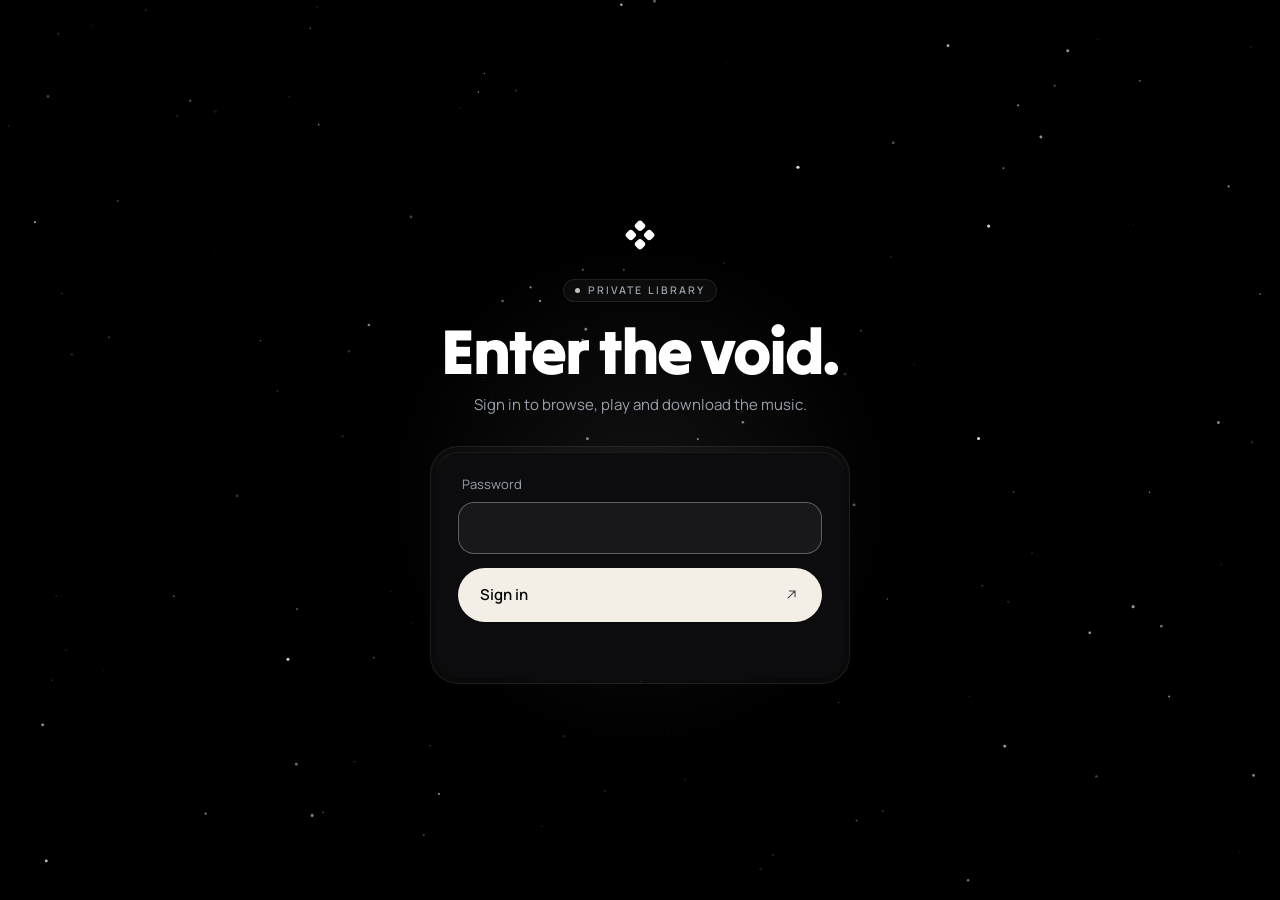
==== static/login.html @ 12b6e4b6 "Music website: private library with void UI, Docker image and Render blueprint Co-Authored-By: Claud" ====
<!doctype html>
<html lang="en">
<head>
<meta charset="utf-8">
<meta name="viewport" content="width=device-width, initial-scale=1, viewport-fit=cover">
<title>Music · enter the void</title>
<link rel="icon" href="/favicon.svg">
<meta name="theme-color" content="#000000">
<link rel="preconnect" href="https://fonts.googleapis.com">
<link rel="preconnect" href="https://fonts.gstatic.com" crossorigin>
<link href="https://fonts.googleapis.com/css2?family=Manrope:wght@400;500;600&family=Tilt+Warp&display=swap" rel="stylesheet">
<style>
  :root { --muted:#9aa1ad; --faint:#5c6370; --line:rgba(255,255,255,.08); --accent:#f3efe6; --spring:cubic-bezier(.32,.72,0,1); --out:cubic-bezier(.22,1,.36,1); color-scheme:dark; }
  * { box-sizing:border-box; }
  html,body { margin:0; }
  body { min-height:100dvh; display:grid; place-items:center; padding:24px 16px; background:#000; color:#fff; font:400 15px/1.55 "Manrope",ui-sans-serif,system-ui,sans-serif; -webkit-font-smoothing:antialiased; overflow:hidden; }
  canvas { position:fixed; inset:0; width:100%; height:100%; pointer-events:none; }
  .glow { position:fixed; left:50%; top:55%; width:720px; height:720px; margin:-360px 0 0 -360px; border-radius:50%; background:radial-gradient(closest-side, rgba(255,255,255,.07), transparent 70%); pointer-events:none; }
  .wrap { position:relative; width:100%; max-width:420px; text-align:center; animation:rise 1.1s var(--out) both; }
  @keyframes rise { from { opacity:0; transform:translateY(40px); filter:blur(10px); } to { opacity:1; transform:none; filter:none; } }
  .mark { display:inline-grid; grid-template-columns:repeat(2,9px); gap:4px; transform:rotate(45deg); margin-bottom:30px; }
  .mark i { width:9px; height:9px; border-radius:3px; background:#fff; }
  .eyebrow { display:inline-flex; align-items:center; gap:8px; padding:6px 12px; border-radius:999px; font:600 10.5px/1 "Manrope",sans-serif; letter-spacing:.2em; text-transform:uppercase; color:var(--muted); background:rgba(255,255,255,.04); box-shadow:inset 0 0 0 1px var(--line); }
  .eyebrow b { width:5px; height:5px; border-radius:50%; background:#f3efe6; opacity:.8; }
  h1 { margin:18px 0 10px; font:400 clamp(44px,11vw,64px)/.98 "Tilt Warp","Arial Rounded MT Bold",sans-serif; letter-spacing:-.035em; }
  p { margin:0 0 30px; color:var(--muted); }
  .bezel { padding:6px; border-radius:28px; background:rgba(255,255,255,.035); box-shadow:inset 0 0 0 1px var(--line); text-align:left; }
  .core { padding:22px; border-radius:22px; background:#0c0c0f; box-shadow:inset 0 1px 0 rgba(255,255,255,.06); }
  label { display:block; font-size:13px; color:var(--muted); margin:0 0 8px 4px; }
  input { width:100%; height:52px; padding:0 18px; border:0; border-radius:16px; background:rgba(255,255,255,.05); box-shadow:inset 0 0 0 1px var(--line); color:#fff; font:500 16px "Manrope",sans-serif; outline:none; transition:box-shadow .4s var(--spring); }
  input:focus { box-shadow:inset 0 0 0 1px rgba(255,255,255,.3); }
  button { margin-top:14px; width:100%; height:54px; display:flex; align-items:center; justify-content:space-between; padding:0 22px; border:0; border-radius:999px; background:var(--accent); color:#0b0b0c; font:600 15px "Manrope",sans-serif; cursor:pointer; transition:transform .6s var(--spring), background .4s var(--spring); }
  button:hover { background:#fff; }
  button:active { transform:scale(.98); }
  .ico { display:grid; place-items:center; opacity:.75; transition:transform .6s var(--spring); }
  button:hover .ico { transform:translateX(2px); }
  svg { width:17px; height:17px; fill:none; stroke:currentColor; stroke-width:1.5; stroke-linecap:round; stroke-linejoin:round; }
  .err { min-height:20px; margin:14px 4px 0; color:#ff8c7a; font-size:13px; text-align:center; }
  @media (prefers-reduced-motion: reduce) { .wrap { animation:none; } }
</style>
</head>
<body>
<canvas id="stars" aria-hidden="true"></canvas>
<div class="glow" aria-hidden="true"></div>
<main class="wrap">
  <span class="mark" aria-hidden="true"><i></i><i></i><i></i><i></i></span><br>
  <span class="eyebrow"><b></b>Private library</span>
  <h1>Enter the void.</h1>
  <p>Sign in to browse, play and download the music.</p>
  <form class="bezel" method="post" action="/login">
    <div class="core">
      <label for="pw">Password</label>
      <input id="pw" name="password" type="password" autocomplete="current-password" autofocus required>
      <button type="submit">Sign in <span class="ico"><svg viewBox="0 0 24 24"><path d="M7 17 17 7M9 7h8v8"/></svg></span></button>
      <div class="err" id="err"></div>
    </div>
  </form>
</main>
<script>
  const e = new URLSearchParams(location.search).get("error");
  if (e) document.getElementById("err").textContent = e === "wait" ? "Too many attempts. Wait five minutes and try again." : "That password didn't match.";
  (function () {
    const c = document.getElementById("stars"), x = c.getContext("2d"), still = matchMedia("(prefers-reduced-motion: reduce)").matches;
    let w, h, s = [];
    function size() { const d = Math.min(devicePixelRatio || 1, 2); w = innerWidth; h = innerHeight; c.width = w * d; c.height = h * d; x.setTransform(d, 0, 0, d, 0, 0);
      s = Array.from({ length: Math.round(w * h / 5200) }, () => ({ x: Math.random() * w, y: Math.random() * h, z: Math.random() ** 2, p: Math.random() * 6.28 })); }
    function draw(t) { x.clearRect(0, 0, w, h);
      for (const o of s) { x.globalAlpha = (.18 + o.z * .7) * (still ? .8 : .55 + .45 * Math.sin(t * .0015 + o.p)); x.fillStyle = "#fff"; x.beginPath(); x.arc(o.x, o.y, .35 + o.z * 1.25, 0, 6.283); x.fill(); if (!still) o.y = (o.y + .015 + o.z * .03) % h; }
      if (!still) requestAnimationFrame(draw); }
    addEventListener("resize", size); size(); requestAnimationFrame(draw);
  })();
</script>
</body>
</html>
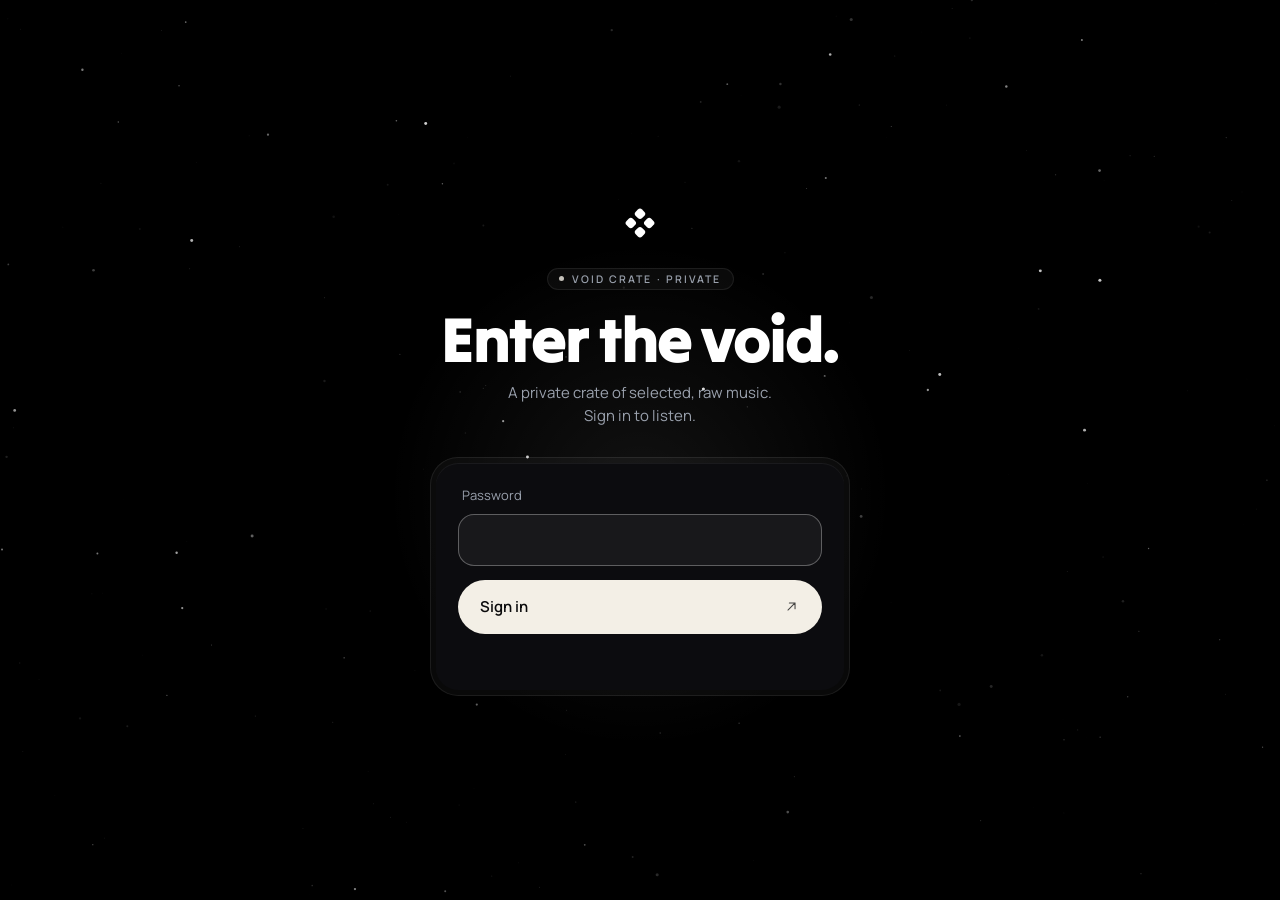
==== commit 887abb81: "Rename to void crate; show real artist on single-track compilations; label duplicate versions; versi" ====
--- a/static/login.html
+++ b/static/login.html
@@ -3,7 +3,7 @@
 <head>
 <meta charset="utf-8">
 <meta name="viewport" content="width=device-width, initial-scale=1, viewport-fit=cover">
-<title>Music · enter the void</title>
+<title>void crate · sign in</title>
 <link rel="icon" href="/favicon.svg">
 <meta name="theme-color" content="#000000">
 <link rel="preconnect" href="https://fonts.googleapis.com">
@@ -44,9 +44,9 @@
 <div class="glow" aria-hidden="true"></div>
 <main class="wrap">
   <span class="mark" aria-hidden="true"><i></i><i></i><i></i><i></i></span><br>
-  <span class="eyebrow"><b></b>Private library</span>
+  <span class="eyebrow"><b></b>void crate · private</span>
   <h1>Enter the void.</h1>
-  <p>Sign in to browse, play and download the music.</p>
+  <p>A private crate of selected, raw music.<br>Sign in to listen.</p>
   <form class="bezel" method="post" action="/login">
     <div class="core">
       <label for="pw">Password</label>
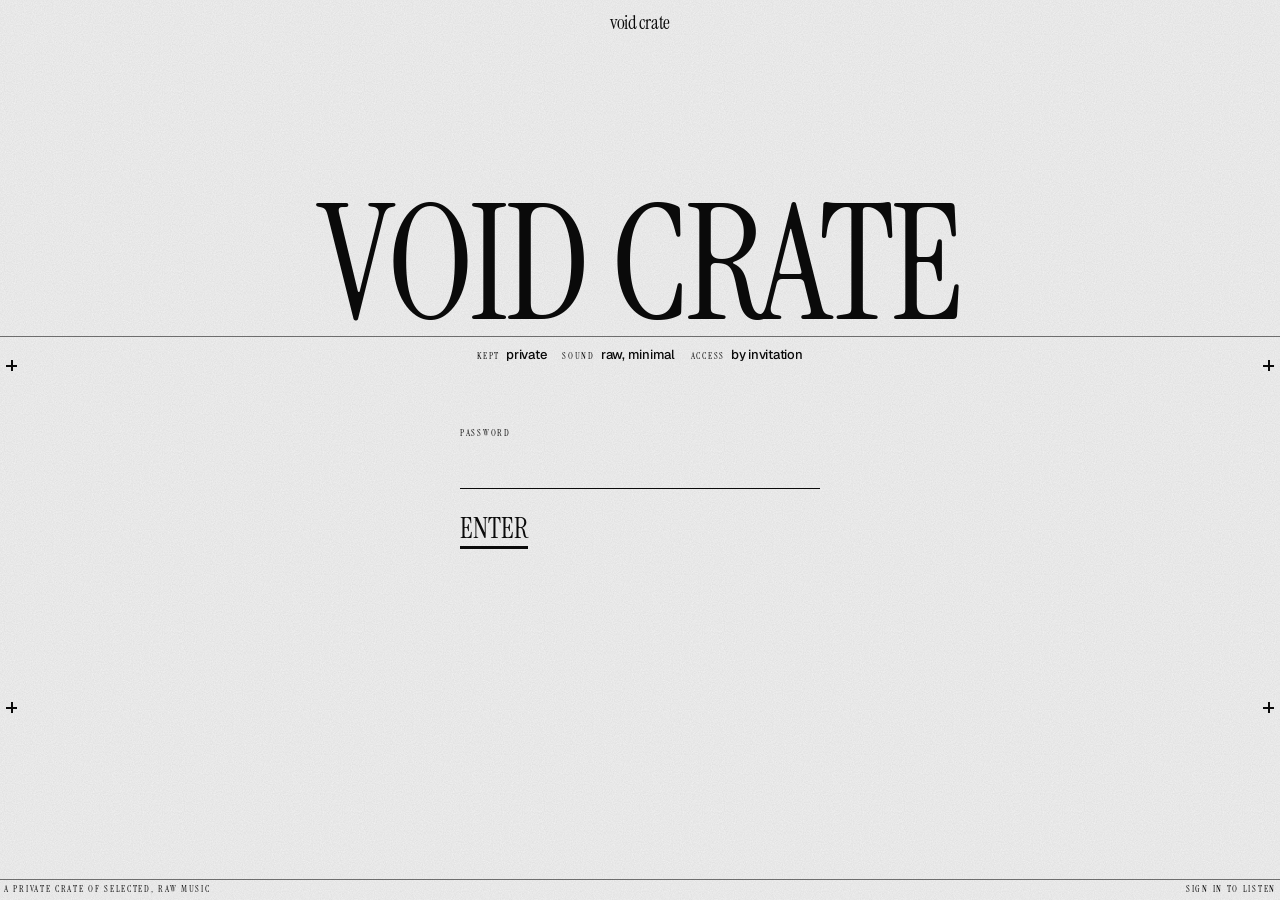
==== commit 10bdbf5d: "Editorial paper & ink theme after A24: serif titles, hairlines, crosshairs, crate index, featured ba" ====
--- a/static/login.html
+++ b/static/login.html
@@ -5,70 +5,58 @@
 <meta name="viewport" content="width=device-width, initial-scale=1, viewport-fit=cover">
 <title>void crate · sign in</title>
 <link rel="icon" href="/favicon.svg">
-<meta name="theme-color" content="#000000">
+<meta name="theme-color" content="#f2f2f2">
 <link rel="preconnect" href="https://fonts.googleapis.com">
 <link rel="preconnect" href="https://fonts.gstatic.com" crossorigin>
-<link href="https://fonts.googleapis.com/css2?family=Manrope:wght@400;500;600&family=Tilt+Warp&display=swap" rel="stylesheet">
+<link href="https://fonts.googleapis.com/css2?family=Geist:wght@400;500&family=Instrument+Serif&display=swap" rel="stylesheet">
 <style>
-  :root { --muted:#9aa1ad; --faint:#5c6370; --line:rgba(255,255,255,.08); --accent:#f3efe6; --spring:cubic-bezier(.32,.72,0,1); --out:cubic-bezier(.22,1,.36,1); color-scheme:dark; }
+  :root { --paper:#f2f2f2; --ink:#0a0a0a; --mute:#6f6c68; --rule-ink:rgba(10,10,10,.55); --spring:cubic-bezier(.32,.72,0,1); --out:cubic-bezier(.22,1,.36,1); color-scheme:light; }
   * { box-sizing:border-box; }
   html,body { margin:0; }
-  body { min-height:100dvh; display:grid; place-items:center; padding:24px 16px; background:#000; color:#fff; font:400 15px/1.55 "Manrope",ui-sans-serif,system-ui,sans-serif; -webkit-font-smoothing:antialiased; overflow:hidden; }
-  canvas { position:fixed; inset:0; width:100%; height:100%; pointer-events:none; }
-  .glow { position:fixed; left:50%; top:55%; width:720px; height:720px; margin:-360px 0 0 -360px; border-radius:50%; background:radial-gradient(closest-side, rgba(255,255,255,.07), transparent 70%); pointer-events:none; }
-  .wrap { position:relative; width:100%; max-width:420px; text-align:center; animation:rise 1.1s var(--out) both; }
-  @keyframes rise { from { opacity:0; transform:translateY(40px); filter:blur(10px); } to { opacity:1; transform:none; filter:none; } }
-  .mark { display:inline-grid; grid-template-columns:repeat(2,9px); gap:4px; transform:rotate(45deg); margin-bottom:30px; }
-  .mark i { width:9px; height:9px; border-radius:3px; background:#fff; }
-  .eyebrow { display:inline-flex; align-items:center; gap:8px; padding:6px 12px; border-radius:999px; font:600 10.5px/1 "Manrope",sans-serif; letter-spacing:.2em; text-transform:uppercase; color:var(--muted); background:rgba(255,255,255,.04); box-shadow:inset 0 0 0 1px var(--line); }
-  .eyebrow b { width:5px; height:5px; border-radius:50%; background:#f3efe6; opacity:.8; }
-  h1 { margin:18px 0 10px; font:400 clamp(44px,11vw,64px)/.98 "Tilt Warp","Arial Rounded MT Bold",sans-serif; letter-spacing:-.035em; }
-  p { margin:0 0 30px; color:var(--muted); }
-  .bezel { padding:6px; border-radius:28px; background:rgba(255,255,255,.035); box-shadow:inset 0 0 0 1px var(--line); text-align:left; }
-  .core { padding:22px; border-radius:22px; background:#0c0c0f; box-shadow:inset 0 1px 0 rgba(255,255,255,.06); }
-  label { display:block; font-size:13px; color:var(--muted); margin:0 0 8px 4px; }
-  input { width:100%; height:52px; padding:0 18px; border:0; border-radius:16px; background:rgba(255,255,255,.05); box-shadow:inset 0 0 0 1px var(--line); color:#fff; font:500 16px "Manrope",sans-serif; outline:none; transition:box-shadow .4s var(--spring); }
-  input:focus { box-shadow:inset 0 0 0 1px rgba(255,255,255,.3); }
-  button { margin-top:14px; width:100%; height:54px; display:flex; align-items:center; justify-content:space-between; padding:0 22px; border:0; border-radius:999px; background:var(--accent); color:#0b0b0c; font:600 15px "Manrope",sans-serif; cursor:pointer; transition:transform .6s var(--spring), background .4s var(--spring); }
-  button:hover { background:#fff; }
-  button:active { transform:scale(.98); }
-  .ico { display:grid; place-items:center; opacity:.75; transition:transform .6s var(--spring); }
-  button:hover .ico { transform:translateX(2px); }
-  svg { width:17px; height:17px; fill:none; stroke:currentColor; stroke-width:1.5; stroke-linecap:round; stroke-linejoin:round; }
-  .err { min-height:20px; margin:14px 4px 0; color:#ff8c7a; font-size:13px; text-align:center; }
-  @media (prefers-reduced-motion: reduce) { .wrap { animation:none; } }
+  body { min-height:100dvh; background:var(--paper); color:var(--ink); font:500 13px/1.45 "Geist",ui-sans-serif,system-ui,sans-serif; letter-spacing:-.02em; -webkit-font-smoothing:antialiased; overflow:hidden; }
+  .grain { position:fixed; inset:0; pointer-events:none; opacity:.09; mix-blend-mode:multiply;
+    background-image:url("data:image/svg+xml,%3Csvg xmlns='http://www.w3.org/2000/svg' width='180' height='180'%3E%3Cfilter id='n'%3E%3CfeTurbulence type='fractalNoise' baseFrequency='.9' numOctaves='3' stitchTiles='stitch'/%3E%3CfeColorMatrix values='0 0 0 0 0  0 0 0 0 0  0 0 0 0 0  0 0 0 .9 0'/%3E%3C/filter%3E%3Crect width='100%25' height='100%25' filter='url(%23n)'/%3E%3C/svg%3E"); }
+  .marks i { position:fixed; width:11px; height:11px; }
+  .marks i::before, .marks i::after { content:""; position:absolute; background:var(--ink); }
+  .marks i::before { left:5px; top:0; width:1.5px; height:11px; } .marks i::after { top:5px; left:0; height:1.5px; width:11px; }
+  .marks i:nth-child(1) { left:6px; top:40%; } .marks i:nth-child(2) { right:6px; top:40%; } .marks i:nth-child(3) { left:6px; top:78%; } .marks i:nth-child(4) { right:6px; top:78%; }
+  .top { position:fixed; top:0; left:0; right:0; height:44px; display:flex; align-items:center; justify-content:center; font:400 19px/1 "Instrument Serif",serif; }
+  main { position:absolute; left:0; right:0; top:22vh; text-align:center; animation:rise 1.1s var(--out) both; }
+  @keyframes rise { from { opacity:0; transform:translateY(30px); } to { opacity:1; transform:none; } }
+  h1 { margin:0; padding:0 0 6px; font:400 clamp(64px,12.6vw,210px)/.82 "Instrument Serif",serif; text-transform:uppercase; letter-spacing:-.02em; border-bottom:1px solid var(--rule-ink); }
+  .lbl { font:400 8.5px/1.2 "Instrument Serif",serif; letter-spacing:.2em; text-transform:uppercase; }
+  .credits { display:flex; justify-content:center; flex-wrap:wrap; gap:4px 16px; margin-top:9px; }
+  .credits span { display:inline-flex; gap:6px; align-items:baseline; }
+  form { width:min(360px, calc(100% - 32px)); margin:64px auto 0; text-align:left; }
+  label { display:block; margin-bottom:6px; }
+  input { width:100%; height:44px; padding:0 2px; border:0; border-bottom:1px solid var(--rule-ink); background:none; color:var(--ink); font:500 18px "Geist",sans-serif; outline:none; transition:border-color .4s var(--spring); }
+  input:focus { border-bottom-color:var(--ink); }
+  button { margin-top:26px; padding:0 0 3px; border:0; border-bottom:3px solid var(--ink); background:none; color:var(--ink); font:400 28px/1 "Instrument Serif",serif; text-transform:uppercase; cursor:pointer; transition:opacity .4s var(--spring); }
+  button:hover { opacity:.6; }
+  .err { min-height:18px; margin-top:16px; color:#9a2c1c; }
+  .meta { position:fixed; left:0; right:0; bottom:0; }
+  .meta div { display:flex; justify-content:space-between; padding:5px 4px; border-top:1px solid var(--rule-ink); }
+  @media (prefers-reduced-motion: reduce) { main { animation:none; } }
 </style>
 </head>
 <body>
-<canvas id="stars" aria-hidden="true"></canvas>
-<div class="glow" aria-hidden="true"></div>
-<main class="wrap">
-  <span class="mark" aria-hidden="true"><i></i><i></i><i></i><i></i></span><br>
-  <span class="eyebrow"><b></b>void crate · private</span>
-  <h1>Enter the void.</h1>
-  <p>A private crate of selected, raw music.<br>Sign in to listen.</p>
-  <form class="bezel" method="post" action="/login">
-    <div class="core">
-      <label for="pw">Password</label>
-      <input id="pw" name="password" type="password" autocomplete="current-password" autofocus required>
-      <button type="submit">Sign in <span class="ico"><svg viewBox="0 0 24 24"><path d="M7 17 17 7M9 7h8v8"/></svg></span></button>
-      <div class="err" id="err"></div>
-    </div>
+<div class="grain" aria-hidden="true"></div>
+<div class="marks" aria-hidden="true"><i></i><i></i><i></i><i></i></div>
+<div class="top">void crate</div>
+<main>
+  <h1>Void Crate</h1>
+  <div class="credits"><span><span class="lbl">Kept</span>private</span><span><span class="lbl">Sound</span>raw, minimal</span><span><span class="lbl">Access</span>by invitation</span></div>
+  <form method="post" action="/login">
+    <label class="lbl" for="pw">Password</label>
+    <input id="pw" name="password" type="password" autocomplete="current-password" autofocus required>
+    <button type="submit">Enter</button>
+    <div class="err" id="err"></div>
   </form>
 </main>
+<div class="meta"><div><span class="lbl">A private crate of selected, raw music</span><span class="lbl">Sign in to listen</span></div></div>
 <script>
   const e = new URLSearchParams(location.search).get("error");
   if (e) document.getElementById("err").textContent = e === "wait" ? "Too many attempts. Wait five minutes and try again." : "That password didn't match.";
-  (function () {
-    const c = document.getElementById("stars"), x = c.getContext("2d"), still = matchMedia("(prefers-reduced-motion: reduce)").matches;
-    let w, h, s = [];
-    function size() { const d = Math.min(devicePixelRatio || 1, 2); w = innerWidth; h = innerHeight; c.width = w * d; c.height = h * d; x.setTransform(d, 0, 0, d, 0, 0);
-      s = Array.from({ length: Math.round(w * h / 5200) }, () => ({ x: Math.random() * w, y: Math.random() * h, z: Math.random() ** 2, p: Math.random() * 6.28 })); }
-    function draw(t) { x.clearRect(0, 0, w, h);
-      for (const o of s) { x.globalAlpha = (.18 + o.z * .7) * (still ? .8 : .55 + .45 * Math.sin(t * .0015 + o.p)); x.fillStyle = "#fff"; x.beginPath(); x.arc(o.x, o.y, .35 + o.z * 1.25, 0, 6.283); x.fill(); if (!still) o.y = (o.y + .015 + o.z * .03) % h; }
-      if (!still) requestAnimationFrame(draw); }
-    addEventListener("resize", size); size(); requestAnimationFrame(draw);
-  })();
 </script>
 </body>
 </html>
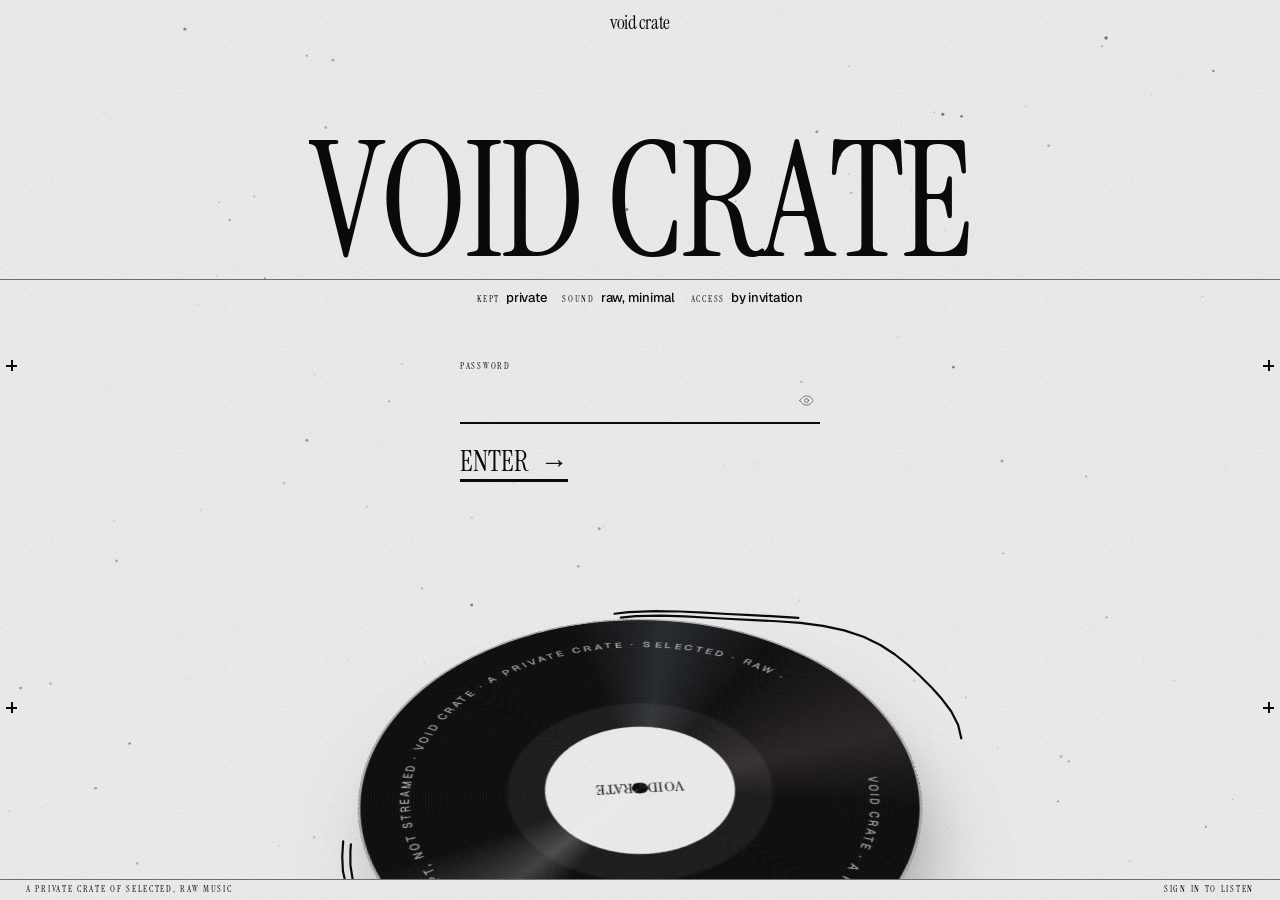
==== commit 965479d7: "Animated sign-in page, no release dates, one password everywhere - Login: drifting ink stream (the e" ====
--- a/static/login.html
+++ b/static/login.html
@@ -14,49 +14,198 @@
   * { box-sizing:border-box; }
   html,body { margin:0; }
   body { min-height:100dvh; background:var(--paper); color:var(--ink); font:500 13px/1.45 "Geist",ui-sans-serif,system-ui,sans-serif; letter-spacing:-.02em; -webkit-font-smoothing:antialiased; overflow:hidden; }
-  .grain { position:fixed; inset:0; pointer-events:none; opacity:.09; mix-blend-mode:multiply;
+  body.leaving main, body.leaving .top, body.leaving .meta { opacity:0; transform:translateY(-14px); transition:opacity .5s var(--out), transform .6s var(--out); }
+
+  /* the drifting stream of specks, and the paper on top of it */
+  #stream { position:fixed; inset:0; width:100%; height:100%; pointer-events:none; }
+  .grain { position:fixed; inset:0; z-index:9; pointer-events:none; opacity:.09; mix-blend-mode:multiply;
     background-image:url("data:image/svg+xml,%3Csvg xmlns='http://www.w3.org/2000/svg' width='180' height='180'%3E%3Cfilter id='n'%3E%3CfeTurbulence type='fractalNoise' baseFrequency='.9' numOctaves='3' stitchTiles='stitch'/%3E%3CfeColorMatrix values='0 0 0 0 0  0 0 0 0 0  0 0 0 0 0  0 0 0 .9 0'/%3E%3C/filter%3E%3Crect width='100%25' height='100%25' filter='url(%23n)'/%3E%3C/svg%3E"); }
-  .marks i { position:fixed; width:11px; height:11px; }
+  .marks i { position:fixed; z-index:8; width:11px; height:11px; opacity:0; animation:fade .9s var(--out) 1.1s forwards; }
   .marks i::before, .marks i::after { content:""; position:absolute; background:var(--ink); }
   .marks i::before { left:5px; top:0; width:1.5px; height:11px; } .marks i::after { top:5px; left:0; height:1.5px; width:11px; }
   .marks i:nth-child(1) { left:6px; top:40%; } .marks i:nth-child(2) { right:6px; top:40%; } .marks i:nth-child(3) { left:6px; top:78%; } .marks i:nth-child(4) { right:6px; top:78%; }
-  .top { position:fixed; top:0; left:0; right:0; height:44px; display:flex; align-items:center; justify-content:center; font:400 19px/1 "Instrument Serif",serif; }
-  main { position:absolute; left:0; right:0; top:22vh; text-align:center; animation:rise 1.1s var(--out) both; }
-  @keyframes rise { from { opacity:0; transform:translateY(30px); } to { opacity:1; transform:none; } }
-  h1 { margin:0; padding:0 0 6px; font:400 clamp(64px,12.6vw,210px)/.82 "Instrument Serif",serif; text-transform:uppercase; letter-spacing:-.02em; border-bottom:1px solid var(--rule-ink); }
+  @keyframes fade { to { opacity:1; } }
+
+  .top { position:fixed; z-index:5; top:0; left:0; right:0; height:44px; display:flex; align-items:center; justify-content:center; font:400 19px/1 "Instrument Serif",serif; opacity:0; animation:fade 1s var(--out) .2s forwards; }
+  main { position:absolute; z-index:4; left:0; right:0; top:15vh; text-align:center; }
+
+  /* title: each letter rises out of a mask */
+  h1 { margin:0; padding:0 26px 6px; font:400 clamp(64px,12.6vw,210px)/.82 "Instrument Serif",serif; text-transform:uppercase; letter-spacing:-.02em; position:relative; }
+  h1 .word { display:inline-block; overflow:hidden; vertical-align:top; padding-bottom:.04em; }
+  h1 .ch { display:inline-block; transform:translateY(105%); animation:up 1.15s var(--out) forwards; animation-delay:calc(.25s + var(--i) * .055s); }
+  @keyframes up { to { transform:none; } }
+  h1::after { content:""; position:absolute; left:0; right:0; bottom:0; height:1px; background:var(--rule-ink); transform:scaleX(0); transform-origin:left; animation:rule 1.3s var(--out) .55s forwards; }
+  @keyframes rule { to { transform:scaleX(1); } }
+
   .lbl { font:400 8.5px/1.2 "Instrument Serif",serif; letter-spacing:.2em; text-transform:uppercase; }
   .credits { display:flex; justify-content:center; flex-wrap:wrap; gap:4px 16px; margin-top:9px; }
-  .credits span { display:inline-flex; gap:6px; align-items:baseline; }
-  form { width:min(360px, calc(100% - 32px)); margin:64px auto 0; text-align:left; }
-  label { display:block; margin-bottom:6px; }
-  input { width:100%; height:44px; padding:0 2px; border:0; border-bottom:1px solid var(--rule-ink); background:none; color:var(--ink); font:500 18px "Geist",sans-serif; outline:none; transition:border-color .4s var(--spring); }
-  input:focus { border-bottom-color:var(--ink); }
-  button { margin-top:26px; padding:0 0 3px; border:0; border-bottom:3px solid var(--ink); background:none; color:var(--ink); font:400 28px/1 "Instrument Serif",serif; text-transform:uppercase; cursor:pointer; transition:opacity .4s var(--spring); }
-  button:hover { opacity:.6; }
+  .credits > span { display:inline-flex; gap:6px; align-items:baseline; opacity:0; transform:translateY(8px); animation:in .9s var(--out) forwards; animation-delay:calc(1s + var(--i) * .1s); }
+  @keyframes in { to { opacity:1; transform:none; } }
+
+  form { width:min(360px, calc(100% - 40px)); margin:54px auto 0; text-align:left; opacity:0; transform:translateY(16px); animation:in 1s var(--out) 1.35s forwards; }
+  form.shake { animation:in 1s var(--out) 1.35s forwards, shake .55s var(--out) 1.6s; }
+  @keyframes shake { 15% { transform:translateX(-9px); } 35% { transform:translateX(7px); } 55% { transform:translateX(-4px); } 75% { transform:translateX(2px); } }
+  label { display:flex; justify-content:space-between; margin-bottom:6px; }
+  .field { position:relative; }
+  input { width:100%; height:46px; padding:0 34px 0 2px; border:0; border-bottom:1px solid var(--rule-ink); background:none; color:var(--ink); font:500 19px "Geist",sans-serif; letter-spacing:.08em; outline:none; border-radius:0; }
+  .field::after { content:""; position:absolute; left:0; right:0; bottom:0; height:2px; background:var(--ink); transform:scaleX(0); transform-origin:left; transition:transform .7s var(--spring); }
+  .field:focus-within::after { transform:scaleX(1); }
+  .peek { position:absolute; right:0; top:50%; transform:translateY(-50%); width:28px; height:28px; display:grid; place-items:center; border:0; background:none; color:var(--mute); cursor:pointer; transition:color .3s var(--spring); }
+  .peek:hover, .peek[aria-pressed="true"] { color:var(--ink); }
+  .peek svg { width:17px; height:17px; fill:none; stroke:currentColor; stroke-width:1.25; stroke-linecap:round; stroke-linejoin:round; }
+  .row { display:flex; justify-content:space-between; align-items:flex-end; margin-top:24px; }
+  button.enter { display:inline-flex; align-items:baseline; gap:12px; padding:0 0 3px; border:0; border-bottom:3px solid var(--ink); background:none; color:var(--ink); font:400 28px/1 "Instrument Serif",serif; text-transform:uppercase; cursor:pointer; transition:opacity .4s var(--spring), transform .5s var(--spring); }
+  button.enter .arrow { display:inline-block; transition:transform .6s var(--spring); }
+  button.enter:hover .arrow { transform:translateX(6px); }
+  button.enter:active { transform:translateY(1px); }
+  .caps { color:#9a2c1c; opacity:0; transition:opacity .3s var(--spring); }
+  .caps.on { opacity:1; }
   .err { min-height:18px; margin-top:16px; color:#9a2c1c; }
-  .meta { position:fixed; left:0; right:0; bottom:0; }
-  .meta div { display:flex; justify-content:space-between; padding:5px 4px; border-top:1px solid var(--rule-ink); }
-  @media (prefers-reduced-motion: reduce) { main { animation:none; } }
+
+  /* the record rising from the bottom, tilted like the crate, with a pen loop around it */
+  .stage { position:fixed; z-index:2; left:50%; bottom:0; width:min(560px, 88vw); aspect-ratio:1; transform:translate(-50%, 70%); animation:rise 2.2s var(--spring) .5s forwards; pointer-events:none; }
+  @keyframes rise { to { transform:translate(-50%, var(--up, 30%)); } }
+  .tilt { position:absolute; inset:0; transform:perspective(1900px) rotateX(48deg) rotateZ(-14deg); }
+  .disc { position:absolute; inset:0; border-radius:50%; }
+  .spin { position:absolute; inset:0; border-radius:50%; will-change:transform; }
+  .vinyl { position:absolute; inset:0; border-radius:50%;
+    background:repeating-radial-gradient(circle, rgba(255,255,255,.055) 0 1px, transparent 1px 3px), radial-gradient(circle, #1b1b1b 0 33%, #0c0c0c 34% 100%); }
+  .label { position:absolute; inset:33%; border-radius:50%; background:var(--paper); display:grid; place-items:center; }
+  .label span { font:400 clamp(12px,2.2vw,20px)/1 "Instrument Serif",serif; text-transform:uppercase; letter-spacing:.02em; }
+  .label::after { content:""; position:absolute; width:8%; aspect-ratio:1; border-radius:50%; background:#0c0c0c; }
+  .rim-text { position:absolute; inset:0; width:100%; height:100%; overflow:visible; }
+  .rim-text text { font:500 2.3px "Geist",sans-serif; letter-spacing:.62px; fill:rgba(255,255,255,.7); text-transform:uppercase; }
+  .sheen { position:absolute; inset:0; border-radius:50%; mix-blend-mode:screen;
+    background:conic-gradient(from 200deg, transparent 0 6%, rgba(255,255,255,.22) 10%, transparent 16% 44%, rgba(190,225,255,.14) 50%, transparent 57%, rgba(255,205,240,.12) 68%, transparent 75% 100%); }
+  .rim { position:absolute; inset:0; border-radius:50%; box-shadow:inset 0 0 0 2px rgba(225,228,235,.75), 0 60px 90px -40px rgba(0,0,0,.5); }
+  .loop { position:absolute; inset:-14% -18%; width:136%; height:128%; overflow:visible; }
+  .loop path { fill:none; stroke:var(--ink); stroke-width:2.2; stroke-linecap:round; stroke-linejoin:round; }
+
+  .meta { position:fixed; z-index:5; left:0; right:0; bottom:0; opacity:0; animation:fade 1s var(--out) 1.6s forwards; }
+  .meta div { display:flex; justify-content:space-between; padding:5px 26px; border-top:1px solid var(--rule-ink); background:var(--paper); }
+  @media (max-width: 820px) { main { top:14vh; } .meta div { padding:5px 20px; } .stage { width:112vw; --up:42%; } }
+  @media (max-height: 640px) { .stage { display:none; } }
+  @media (prefers-reduced-motion: reduce) {
+    *, *::before, *::after { animation-duration:.01ms !important; animation-delay:0s !important; transition-duration:.01ms !important; }
+  }
 </style>
 </head>
 <body>
+<canvas id="stream" aria-hidden="true"></canvas>
 <div class="grain" aria-hidden="true"></div>
 <div class="marks" aria-hidden="true"><i></i><i></i><i></i><i></i></div>
 <div class="top">void crate</div>
+
+<div class="stage" aria-hidden="true">
+  <div class="tilt">
+    <div class="disc">
+      <div class="spin" id="spin">
+        <div class="vinyl"></div>
+        <svg class="rim-text" viewBox="0 0 100 100"><defs><path id="rp" d="M50,50 m-41,0 a41,41 0 1,1 82,0 a41,41 0 1,1 -82,0"/></defs><text><textPath href="#rp">void crate · a private crate · selected · raw · minimal · kept, not streamed · void crate · a private crate · selected · raw ·</textPath></text></svg>
+        <div class="label"><span>Void Crate</span></div>
+      </div>
+      <div class="sheen"></div><div class="rim"></div>
+    </div>
+  </div>
+  <svg class="loop" viewBox="0 0 100 100" preserveAspectRatio="none"><path id="loop" vector-effect="non-scaling-stroke"/></svg>
+</div>
+
 <main>
-  <h1>Void Crate</h1>
-  <div class="credits"><span><span class="lbl">Kept</span>private</span><span><span class="lbl">Sound</span>raw, minimal</span><span><span class="lbl">Access</span>by invitation</span></div>
-  <form method="post" action="/login">
-    <label class="lbl" for="pw">Password</label>
-    <input id="pw" name="password" type="password" autocomplete="current-password" autofocus required>
-    <button type="submit">Enter</button>
-    <div class="err" id="err"></div>
+  <h1 id="title" aria-label="Void Crate">Void Crate</h1>
+  <div class="credits"><span style="--i:0"><span class="lbl">Kept</span>private</span><span style="--i:1"><span class="lbl">Sound</span>raw, minimal</span><span style="--i:2"><span class="lbl">Access</span>by invitation</span></div>
+  <form method="post" action="/login" id="form">
+    <label class="lbl" for="pw"><span>Password</span><span class="caps" id="caps">Caps lock is on</span></label>
+    <div class="field">
+      <input id="pw" name="password" type="password" autocomplete="current-password" autofocus required>
+      <button type="button" class="peek" id="peek" aria-label="Show password" aria-pressed="false"><svg viewBox="0 0 24 24"><path d="M2.5 12S6 5.5 12 5.5 21.5 12 21.5 12 18 18.5 12 18.5 2.5 12 2.5 12Z"/><circle cx="12" cy="12" r="2.8"/></svg></button>
+    </div>
+    <div class="row"><button type="submit" class="enter">Enter <span class="arrow">→</span></button></div>
+    <div class="err" id="err" role="alert"></div>
   </form>
 </main>
 <div class="meta"><div><span class="lbl">A private crate of selected, raw music</span><span class="lbl">Sign in to listen</span></div></div>
+
 <script>
+(() => {
+  const still = matchMedia("(prefers-reduced-motion: reduce)").matches;
+
+  // title letters, each in its own mask
+  const h1 = document.getElementById("title");
+  let n = 0;
+  h1.innerHTML = h1.textContent.split(" ").map((w) =>
+    `<span class="word" aria-hidden="true">${[...w].map((c) => `<span class="ch" style="--i:${n++}">${c}</span>`).join("")}</span>`).join(" ");
+
+  // wrong password / too many tries
+  const form = document.getElementById("form"), pw = document.getElementById("pw");
   const e = new URLSearchParams(location.search).get("error");
-  if (e) document.getElementById("err").textContent = e === "wait" ? "Too many attempts. Wait five minutes and try again." : "That password didn't match.";
+  if (e) {
+    document.getElementById("err").textContent = e === "wait" ? "Too many attempts. Wait five minutes and try again." : "That password didn't match.";
+    form.classList.add("shake");
+  }
+  document.getElementById("peek").onclick = (ev) => {
+    const show = pw.type === "password"; pw.type = show ? "text" : "password";
+    ev.currentTarget.setAttribute("aria-pressed", String(show)); ev.currentTarget.setAttribute("aria-label", show ? "Hide password" : "Show password");
+    pw.focus();
+  };
+  const caps = document.getElementById("caps");
+  pw.addEventListener("keyup", (k) => caps.classList.toggle("on", !!k.getModifierState?.("CapsLock")));
+
+  // the disc spins slowly, and races up as you sign in
+  const spin = document.getElementById("spin");
+  let angle = Math.random() * 360, speed = 10, target = 10, prev = performance.now();
+  function turn(now) {
+    const dt = Math.min(64, now - prev) / 1000; prev = now;
+    speed += (target - speed) * Math.min(1, dt * 2);
+    angle = (angle + speed * dt) % 360;
+    spin.style.transform = `rotate(${angle.toFixed(2)}deg)`;
+    requestAnimationFrame(turn);
+  }
+  if (!still) requestAnimationFrame(turn);
+  pw.addEventListener("focus", () => (target = 24));
+  pw.addEventListener("blur", () => (target = 10));
+  pw.addEventListener("input", () => (target = 24 + Math.min(pw.value.length, 16) * 6));
+  form.addEventListener("submit", (ev) => {
+    if (still || !pw.value) return;
+    ev.preventDefault();
+    target = 420; document.body.classList.add("leaving");
+    setTimeout(() => form.submit(), 520);
+  });
+
+  // a hand-drawn double loop, drawn once the disc has risen
+  const path = document.getElementById("loop"), pts = [], turns = 1.86, steps = 140, rot = -14 * Math.PI / 180;
+  for (let i = 0; i <= steps; i++) {
+    const t = (i / steps) * Math.PI * 2 * turns, k = 1 + .035 * Math.sin(3 * t + 1.3) + .018 * Math.sin(7 * t) + (i / steps) * .05;
+    const x = Math.cos(t) * 40 * k, y = Math.sin(t) * 23 * k;
+    pts.push([50 + x * Math.cos(rot) - y * Math.sin(rot), 50 + x * Math.sin(rot) + y * Math.cos(rot)]);
+  }
+  path.setAttribute("d", "M" + pts.map((p) => p.map((v) => v.toFixed(2)).join(",")).join(" L"));
+  const len = path.getTotalLength();
+  path.style.strokeDasharray = len; path.style.strokeDashoffset = still ? 0 : len;
+  if (!still) setTimeout(() => { path.style.transition = "stroke-dashoffset 1.6s cubic-bezier(.6,.05,.25,1)"; path.style.strokeDashoffset = 0; }, 1900);
+
+  // the stream: specks of ink drifting down the paper, twinkling, leaning away from the pointer
+  const c = document.getElementById("stream"), x = c.getContext("2d");
+  let w, h, specks = [], mx = 0, my = 0, px = 0, py = 0;
+  function size() {
+    const d = Math.min(devicePixelRatio || 1, 2); w = innerWidth; h = innerHeight;
+    c.width = w * d; c.height = h * d; x.setTransform(d, 0, 0, d, 0, 0);
+    specks = Array.from({ length: Math.round(w * h / 4200) }, () => ({ x: Math.random() * w, y: Math.random() * h, z: Math.random() ** 2, p: Math.random() * 6.28, s: .4 + Math.random() * .9 }));
+  }
+  function draw(t) {
+    x.clearRect(0, 0, w, h);
+    px += (mx - px) * .04; py += (my - py) * .04;
+    for (const o of specks) {
+      const tw = still ? .8 : .5 + .5 * Math.sin(t * .0016 * o.s + o.p);
+      x.globalAlpha = (.08 + o.z * .5) * tw;
+      x.fillStyle = "#0a0a0a";
+      x.beginPath(); x.arc(o.x - px * (8 + o.z * 26), o.y - py * (6 + o.z * 18), .35 + o.z * 1.3, 0, 6.283); x.fill();
+      if (!still) { o.y += .06 + o.z * .32 * (speed / 10 > 3 ? 3 : speed / 10); o.x += Math.sin(t * .0004 + o.p) * .05; if (o.y > h + 4) { o.y = -4; o.x = Math.random() * w; } }
+    }
+    if (!still) requestAnimationFrame(draw);
+  }
+  addEventListener("pointermove", (p) => { mx = p.clientX / w - .5; my = p.clientY / h - .5; });
+  addEventListener("resize", size); size(); requestAnimationFrame(draw);
+})();
 </script>
 </body>
 </html>
